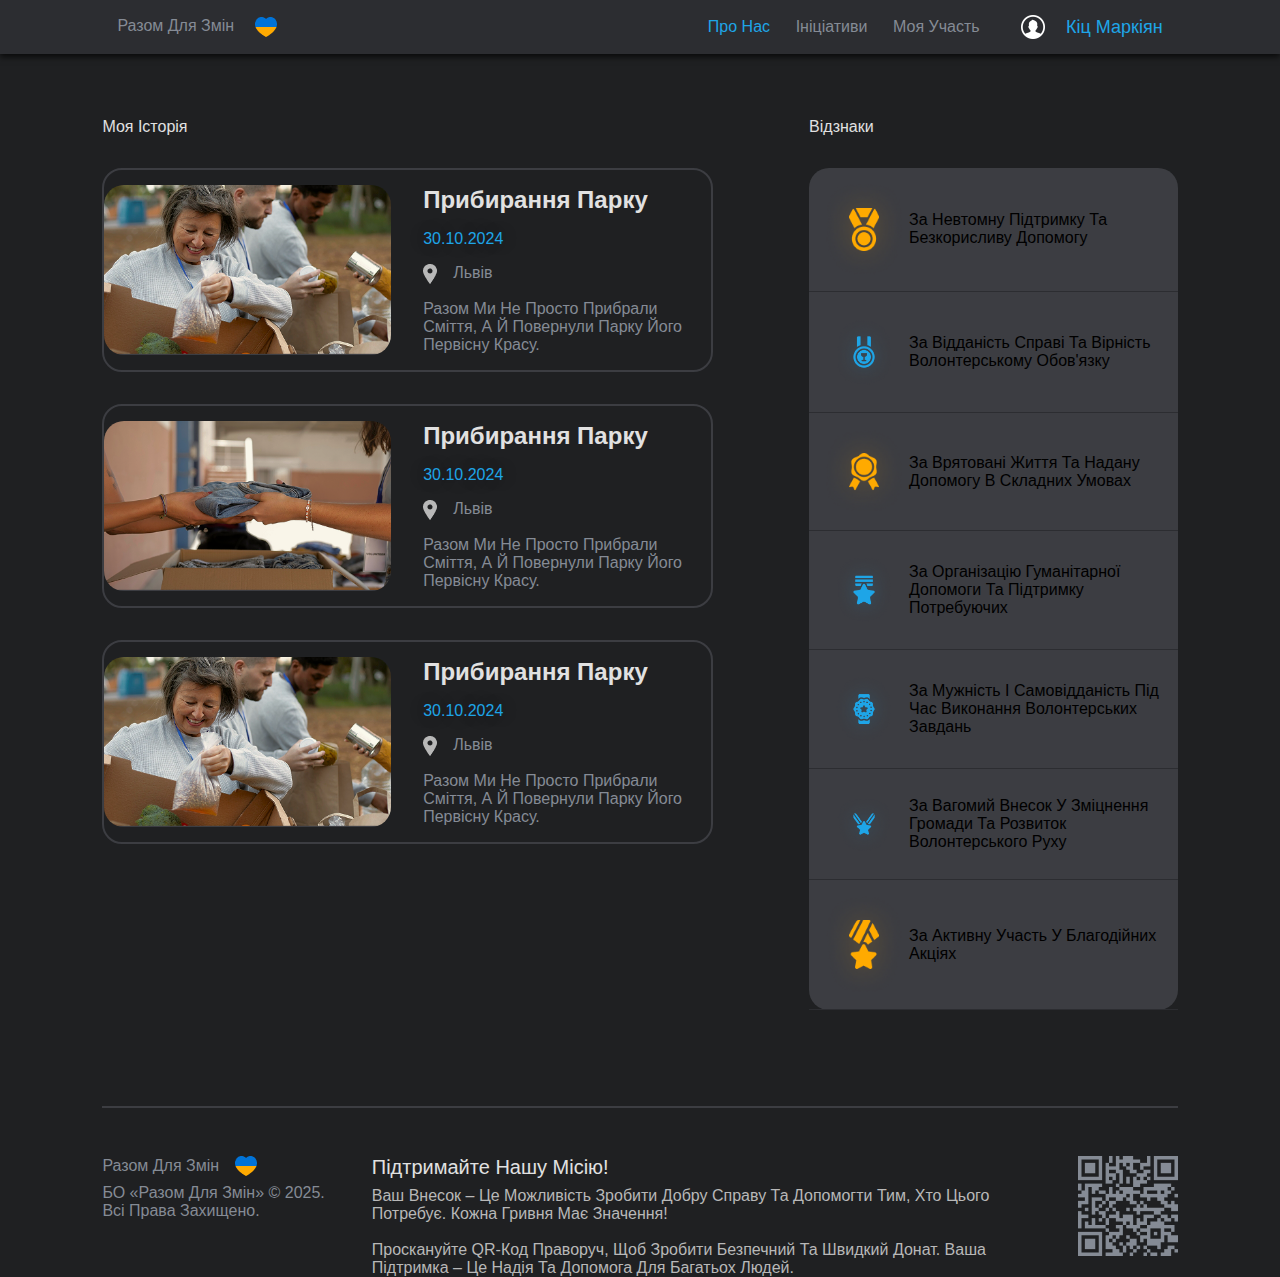
==== about-us/about-us.html @ 86fc4090 "done Lab-1" ====
<!DOCTYPE html>
<html lang="en">
<head>
    <meta charset="UTF-8">
    <meta name="viewport" content="width=device-width, initial-scale=1.0">
    <title>participation</title>
    <link rel="icon" type="image/x-icon" href="/icon/heart.png">

    <link rel="stylesheet" href="/about-us/about-usStyle.css">
</head>
<body>
    <header>

        <div class="wrapper__container">
            <div class="wrapper__container__navigation">
                <div class="title__wrapper">
                    <a class="logo__text" href="index.html">
                        <p>Разом для змін</p>
                        <img src="/icon/heart.png" alt="">
                    </a>
                </div>
                <div class="wrapper__nav">
                    <a class="nav__text active" href="/index.html">Про нас</a>
                    <a class="nav__text" href="/initiatives/initiatives.html">Ініціативи</a>
                    <a class="nav__text" href="/about-us/about-us.html">Моя Участь</a>
    
                    <a href="/profile/profile.html" class="account-container active">
                        <img class="icon__logo" src="/icon/account-icon.png" alt="">
                        <p class="text__username">Кіц Маркіян</p>
                    </a>
                </div>
            </div>
        </div>
    </header>


    <main>
        <div class="main__container__about-us">
            <div class="left__part__about-us">
                <p class="title__myHistory">Моя історія</p>

                <!-- items -->
                <div class="container__myHistory">
                    <a class="items__myHistory">
                        <div class="photo__container">
                            <img src="/img/Rectangle__2.png" alt="">
                        </div>
                        <div class="inf__container">
                            <h2 class="title__infContainer">Прибирання парку</h2>
                            <p class="date__text">30.10.2024</p>
                            <p class="location__text">
                                <img src="/icon/navigation__icon.png" alt="">
                                <span>Львів</span>
                            </p>
                            <p class="text__inf">Разом ми не просто прибрали сміття, а й повернули парку його первісну красу.</p>
                            
                        </div>
                    </a>

                    <a class="items__myHistory">
                        <div class="photo__container">
                            <img src="/img/Rectangle__1.png" alt="">
                        </div>
                        <div class="inf__container">
                            <h2 class="title__infContainer">Прибирання парку</h2>
                            <p class="date__text">30.10.2024</p>
                            <p class="location__text">
                                <img src="/icon/navigation__icon.png" alt="">
                                <span>Львів</span>
                            </p>
                            <p class="text__inf">Разом ми не просто прибрали сміття, а й повернули парку його первісну красу.</p>
                            
                        </div>
                    </a>

                    <a class="items__myHistory">
                        <div class="photo__container">
                            <img src="/img/Rectangle__2.png" alt="">
                        </div>
                        <div class="inf__container">
                            <h2 class="title__infContainer">Прибирання парку</h2>
                            <p class="date__text">30.10.2024</p>
                            <p class="location__text">
                                <img src="/icon/navigation__icon.png" alt="">
                                <span>Львів</span>
                            </p>
                            <p class="text__inf">Разом ми не просто прибрали сміття, а й повернули парку його первісну красу.</p>
                            
                        </div>
                    </a>
                </div>


            </div>

            <div class="right__part__about-us">
                <p class="title__honors">
                    Відзнаки
                </p>

                <div class="container__honors">


                    <div class="items__honors">
                        <img src="/img/medal__1.png" alt="">
                        <p class="honors__text">За невтомну підтримку та безкорисливу допомогу</p>
                    </div>

                    <div class="items__honors">
                        <img src="/img/medal__2.png" alt="">
                        <p class="honors__text">За відданість справі та вірність волонтерському обов'язку</p>
                    </div>

                    <div class="items__honors">
                        <img src="/img/medal__3.png" alt="">
                        <p class="honors__text">За врятовані життя та надану допомогу в складних умовах</p>
                    </div>

                    <div class="items__honors">
                        <img src="/img/medal__4.png" alt="">
                        <p class="honors__text">За організацію гуманітарної допомоги та підтримку потребуючих</p>
                    </div>

                    <div class="items__honors">
                        <img src="/img/medal__5.png" alt="">
                        <p class="honors__text">За мужність і самовідданість під час виконання волонтерських завдань</p>
                    </div>

                    <div class="items__honors">
                        <img src="/img/medal__6.png" alt="">
                        <p class="honors__text">За вагомий внесок у зміцнення громади та розвиток волонтерського руху</p>
                    </div>

                    <div class="items__honors">
                        <img src="/img/medal__7.png" alt="">
                        <p class="honors__text">За активну участь у благодійних акціях</p>
                    </div>
                </div>
            </div>
        </div>
    </main>
    <footer>
        <hr class="hr__footer">
        <div class="footer__container">
            <div class="footer__icon-container">
                <p class="icon__text">
                    Разом для змін
                    <img src="/icon/heart.png" alt="">
                </p>
                <p class="TextProcessor">БО «Разом для змін» © 2025. Всі права захищено.</p>
            </div>
            <div class="footer__inf">

                <p class="title__footer__Inf">Підтримайте нашу місію!</p>
                <p class="text__footer__Inf">
                    Ваш внесок – це можливість зробити добру справу та допомогти тим, хто цього потребує. Кожна гривня має значення! 
                    <br><br>
                    Проскануйте 
                    QR-код праворуч, щоб зробити безпечний та швидкий донат. Ваша підтримка – це надія та допомога для багатьох людей.
                </p>
            </div>
            <div class="qr__code__container">
                <img src="/img/Vector.png" alt="">
            </div>
        </div>
    </footer>
</body>
</html>
---- about-us/about-usStyle.css ----
*{
    margin: 0;
    padding: 0;
    text-decoration: none;
    list-style: none;
    box-sizing: border-box;
    border: 0;
    outline: 0;
    text-transform: capitalize;
    font-family: 'Manrope', sans-serif;
    background: transparent;
}
body {
    background-color: #1F2022;
}


/* ---------------------------- */
/*            Header            */
/* ---------------------------- */

.wrapper__container__navigation{
    display: flex;
    justify-content: space-between;


    text-align: center;
    align-items: center;
    padding: 15px;
    
    margin: 0 8%;
}

.wrapper__container{
    background: #2C2D31;
    border-bottom: 2px solid var(--, #3C3D42);

    box-shadow: 0 3px 6px rgba(0, 0, 0, 0.7);
}
.logo__text{
    display: flex;
    gap: 1.3rem;
}

.account-container{
    display: flex;
    align-items: center;
    margin-left: 1rem;
    gap: 1.3rem;
    
}
.text__username{
    color: #E1E1E1;
    font-size: 18px;
}
.account-container.active .text__username{
    color: #1EA5E7;
}


.wrapper__nav{
    display: flex;
    align-items: center;
    gap: 1.6rem;
}

.icon__logo{
    width: 24px;
    height: auto;
}

/* nav text */

.nav__text{
    color: #858B95;
    transition: transform 0.3s ease-in-out, color 0.3s ease-in-out;
}
.nav__text.active{
    color: #1EA5E7;
}
.nav__text:hover{
    color: #1EA5E7;
}
.logo__text p{
    color: #858B95;
}
.account-container a{
    color: #858B95;
}


/* ---------------------------- */
/*              MAIN            */
/* ---------------------------- */


.main__container__about-us{
    display: flex;
    justify-content: space-between;

    margin-top: 4rem;
    gap: 6rem;
    margin-left: 8%;
    margin-right: 8%;
}


/* left */

.items__myHistory{
    border-radius: 20px;
    border: 2px solid #3C3D42;
    align-items: center;
    margin-bottom: 2rem;
}
.title__myHistory{
    margin-bottom: 2rem;
    color: #E1E1E1;
}

.items__myHistory{
    display: flex;
    justify-content: space-between;
    gap: 2rem;
    transition: transform 0.3s ease-in-out;

}


.items__myHistory:hover{
    transform: scale(1.1);
    
}
.items__myHistory:hover .date__text {
    text-shadow: 0px 0px 40px rgba(30, 165, 231, 0.4); /* Додаємо ефект підсвічування */
}



.photo__container {
    width: 50%;
    display: flex;
}

.photo__container img {
    width: 100%; 
    height: auto; 
    border-radius: 20px;
    object-fit: cover;

}

.inf__container {
    width: 50%; 
    padding-right: 20px;
}

.location__text{
    display: flex;
    gap: 1rem;
}

.title__infContainer{
    color: #E1E1E1;
    margin-bottom: 1rem;
    margin-top: 1rem;
    font-size: 24px;
}

.date__text{
    color: #1EA5E7;
    text-shadow: 0px 0px 40px rgba(30, 165, 231, 0.25);
    font-size: 16px;
    margin-bottom: 1rem;
    transition: transform 0.3s ease-in-out;
}


.location__text{
    color: #858B95;
    margin-bottom: 1rem;
    font-size: 16px;
    
}

.text__inf{
    color: #858B95;
    font-size: 16px;
    margin-bottom: 1rem;
}


/* right */

.title__honors{
    color: #E1E1E1;
    margin-bottom: 2rem;
}
.items__honors{
    display: flex;
    align-items: center;

    border-bottom: 1px solid #2C2D31;
    align-items: center;
    padding: 10px;
}
.items__honors img{
    width: 90px;
    height: auto;
}

.container__honors{
    background: #3C3D42;
    border-radius: 20px;
    
}


@media(max-width: 1150px){
    .main__container__about-us{
        flex-direction: column;
    }
}

@media(max-width: 800px){
    .items__myHistory{
        flex-direction: column;
    }
    .photo__container {
        width: 100%;
    }

    .inf__container {
        text-align: center;
    }
    .location__text{
        justify-content: center;
    }

    .items__myHistory{
        gap: 4rem;
    }

    .items__myHistory:hover{
        transform: scale(1);
        
    }
}

/* ---------------------------- */
/*            Footer            */
/* ---------------------------- */





footer{
    margin: 0 8%;
}

.hr__footer{
    border-top: 2px solid #3C3D42;
    margin-top: 6rem;
    margin-bottom: 3rem;
}
.footer__container{
    
    display: flex;
    justify-content: space-between;
}

/* icon container */

.icon__text{
    display: flex;
    white-space: nowrap;
    margin-right: 2rem;
    color: #858B95;
    align-items: center;
    gap: 1rem;
}
.TextProcessor{
    margin-top: 0.5rem;
    color: #858B95;
    margin-right: 2rem;
}
/*  */

.title__footer__Inf{
    color: #E1E1E1;
    font-size: 20px;
    margin-bottom: 0.5rem;
}
.text__footer__Inf{
    color: #B8B8B8;
}
/* Qr_code */
.qr__code__container{
    margin-left: 2rem;
}
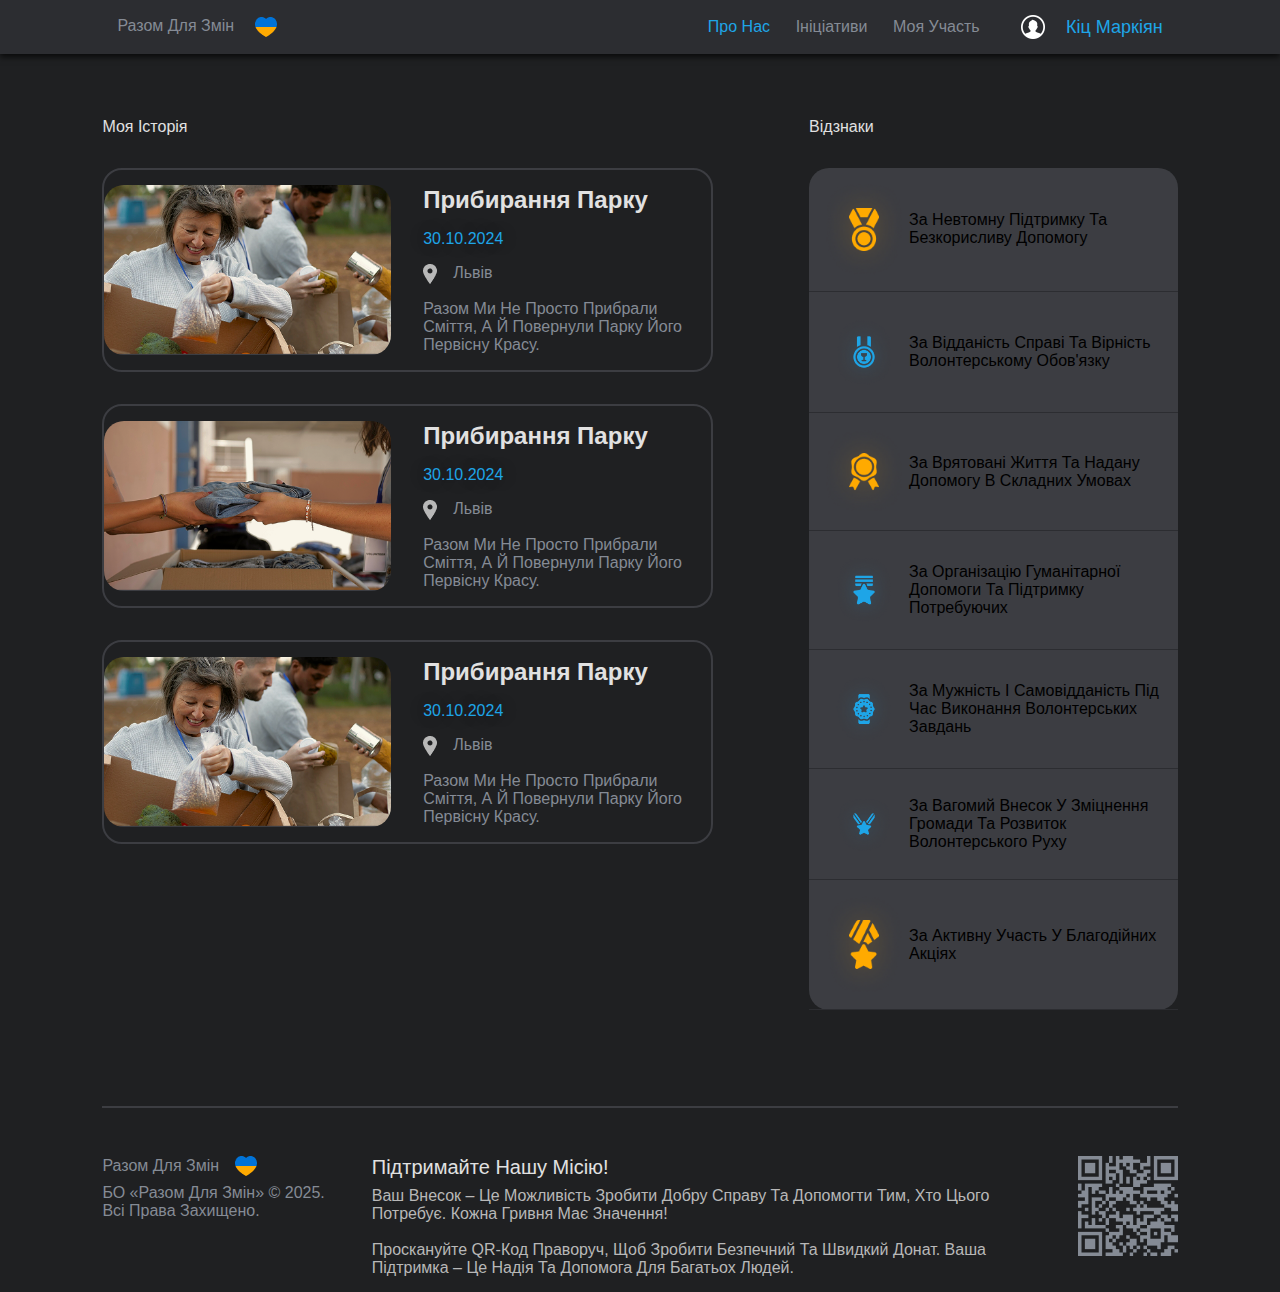
==== commit 4fa80770: "finish Lab_1" ====
--- a/about-us/about-us.html
+++ b/about-us/about-us.html
@@ -13,6 +13,11 @@
 
         <div class="wrapper__container">
             <div class="wrapper__container__navigation">
+                <div class="menu-icon" onclick="toggleMenu()">
+                    <span></span>
+                    <span></span>
+                    <span></span>
+                </div>
                 <div class="title__wrapper">
                     <a class="logo__text" href="index.html">
                         <p>Разом для змін</p>
--- a/about-us/about-usStyle.css
+++ b/about-us/about-usStyle.css
@@ -18,6 +18,24 @@
 /* ---------------------------- */
 /*            Header            */
 /* ---------------------------- */
+.menu-icon {
+    width: 40px;
+    height: 30px;
+    display: none; 
+    flex-direction: column;
+    justify-content: space-between;
+    cursor: pointer;
+}
+
+.menu-icon span {
+    width: 80%;
+    height: 3px;
+    background-color: black;
+    border-radius: 5px;
+    transition: 0.3s;
+}
+
+
 
 .wrapper__container__navigation{
     display: flex;
@@ -247,6 +265,25 @@
     }
 }
 
+
+@media (max-width: 830px){
+    .contact-form{
+        grid-template-columns: repeat(1, 1fr);
+    }
+    .text__avatar p{
+        display: none;
+    }
+    .avatarLogo__text{
+        justify-content: center;
+    }
+    .wrapper__nav {
+        display: none;
+    }
+    .menu-icon {
+        display: flex; 
+    }
+}
+
 /* ---------------------------- */
 /*            Footer            */
 /* ---------------------------- */
@@ -298,4 +335,11 @@
 /* Qr_code */
 .qr__code__container{
     margin-left: 2rem;
+    margin-bottom: 2rem;
+}
+
+@media (max-width: 830px){
+    .footer__inf{
+        display: none;
+    }
 }